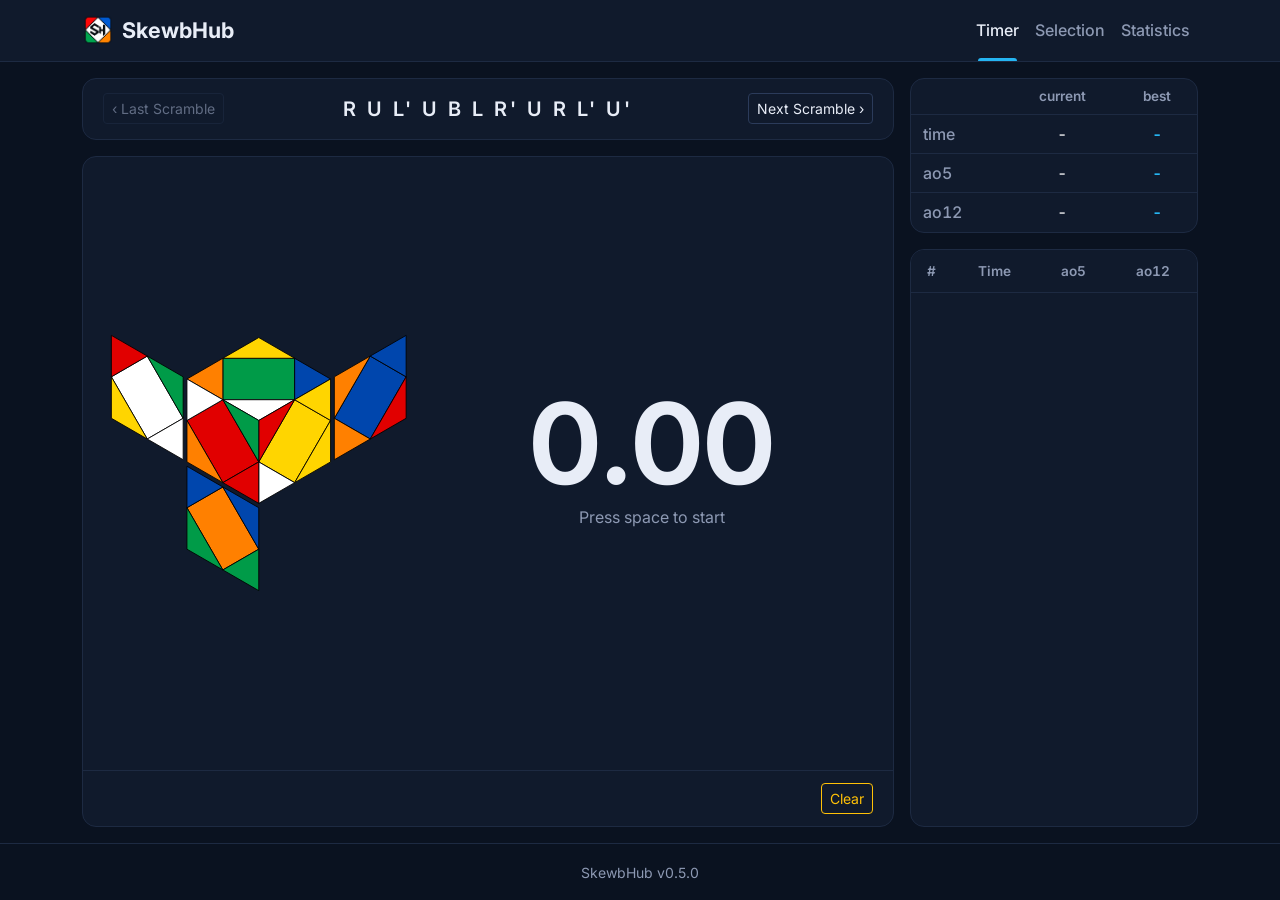
==== index.html @ 2e4715cd "Make the timer area bigger on mobile and shrink the cube" ====
<!doctype html>
<html lang="en" data-bs-theme="dark">

<head>
    <meta charset="UTF-8" />
    <meta name="viewport" content="width=device-width, initial-scale=1.0" />
    <title>SkewbHub</title>
    <link rel="icon" type="image/png" href="img/logo.png">

    <meta name="theme-color" content="#0a1220" />

    <!-- Font -->
    <link rel="preconnect" href="https://fonts.googleapis.com">
    <link rel="preconnect" href="https://fonts.gstatic.com" crossorigin>
    <link rel="stylesheet" href="https://fonts.googleapis.com/css2?family=Inter:wght@400;500;600;700&display=swap">

    <!-- Bootstrap -->
    <link rel="stylesheet" href="https://cdn.jsdelivr.net/npm/bootstrap@5.3.3/dist/css/bootstrap.min.css" />

    <!-- Custom CSS -->
    <link rel="stylesheet" href="css/styles.css" />
    <link rel="stylesheet" href="css/timer.css" />
    <link rel="stylesheet" href="css/cases.css" />
</head>

<body>
    <!-- Navigation bar -->
    <nav class="navbar navbar-expand sh-navbar">
        <div class="container">
            <a class="navbar-brand" href="index.html">
                <img src="img/logo.png" alt="" width="32" height="32" class="me-2">
                <span class="brand-text">SkewbHub</span>
            </a>
            <div class="navbar-nav ms-auto">
                <a class="nav-link active" aria-current="page" href="index.html">Timer</a>
                <a class="nav-link" href="selection.html">Selection</a>
                <a class="nav-link" href="statistics.html">Statistics</a>
            </div>
        </div>
    </nav>

    <!-- Main content -->
    <main class="container sh-main" data-view="timer">

        <div class="sh-left">

            <!-- Scramble bar: scramble in the middle, buttons on the right -->
            <section class="sh-card sh-scramble-bar">
                <div class="sh-scramble-prev">
                    <button id="btn-prev-scramble" class="btn btn-outline-secondary btn-sm" aria-label="Last scramble"
                        disabled>
                        <span aria-hidden="true">‹</span><span class="d-none d-md-inline"> Last Scramble</span>
                    </button>
                </div>
                <p id="scramble"></p>
                <div class="sh-scramble-actions">
                    <button id="btn-next-scramble" class="btn btn-outline-secondary btn-sm" aria-label="Next scramble">
                        <span class="d-none d-md-inline">Next Scramble </span><span aria-hidden="true">›</span>
                    </button>
                </div>
            </section>

            <!-- Timer card: cube on the left, timer and stats on the right -->
            <section class="sh-card sh-timer-card">
                <div class="p-2 p-md-4 sh-timer-body">
                    <div class="row align-items-center g-4">

                        <!-- Cube -->
                        <div class="col-12 col-md-5 text-center sh-cube-col">
                            <div id="case-image"></div>
                            <p id="case-name" class="mb-0"></p>
                            <div id="skewbs" class="mx-auto"></div>
                        </div>

                        <!-- Timer and stats -->
                        <div class="col-12 col-md-7 text-center sh-timer-col">
                            <!-- Only this part reacts to touch (see timer.js) -->
                            <div id="timer-section">
                                <div id="timer">0.00</div>
                                <p id="timer-status">Press space to start</p>
                            </div>
                        </div>

                    </div>
                </div>

                <div class="sh-card-footer">
                    <button id="btn-clear" class="btn btn-outline-warning btn-sm">Clear</button>
                </div>
            </section>
        </div>

        <!-- Table of times -->
        <aside class="sh-right">
            <section class="sh-card sh-summary">
                <table class="table align-middle text-center mb-0">
                    <thead>
                        <tr>
                            <th></th>
                            <th>current</th>
                            <th>best</th>
                        </tr>
                    </thead>
                    <tbody>
                        <tr>
                            <th scope="row">time</th>
                            <td id="cur-time">-</td>
                            <td id="best-time">-</td>
                        </tr>
                        <tr>
                            <th scope="row">ao5</th>
                            <td id="cur-ao5">-</td>
                            <td id="best-ao5">-</td>
                        </tr>
                        <tr>
                            <th scope="row">ao12</th>
                            <td id="cur-ao12">-</td>
                            <td id="best-ao12">-</td>
                        </tr>
                    </tbody>
                </table>
            </section>

            <section class="sh-card sh-table-card">
                <table class="table align-middle text-center mb-0" id="times-list">
                    <thead>
                        <tr>
                            <th>#</th>
                            <th>Time</th>
                            <th>ao5</th>
                            <th>ao12</th>
                        </tr>
                    </thead>
                    <tbody id="times-body">
                    </tbody>
                </table>
            </section>
        </aside>


    </main>

    <nav class="sh-tabbar d-md-none">
        <button class="sh-tab active" data-view="timer">Timer</button>
        <button class="sh-tab" data-view="times">Times</button>
    </nav>

    <footer class="text-center text-muted py-3">
        <small>SkewbHub v0.5.0</small>
    </footer>

    <!-- Options for one solve (opens when a row of the table is clicked) -->
    <div class="modal fade" id="solve-modal" tabindex="-1" aria-hidden="true">
        <div class="modal-dialog modal-dialog-centered modal-sm">
            <div class="modal-content">
                <div class="modal-header">
                    <h5 class="modal-title" id="solve-modal-title">Solve</h5>
                    <button type="button" class="btn-close" data-bs-dismiss="modal" aria-label="Close"></button>
                </div>
                <div class="modal-body text-center">
                    <p class="fs-2 mb-3" id="solve-modal-time"></p>
                    <p class="small text-muted text-break mb-3" id="solve-modal-scramble"></p>
                    <div class="btn-group" role="group">
                        <button class="btn btn-outline-success btn-penalty" data-penalty="none">OK</button>
                        <button class="btn btn-outline-warning btn-penalty" data-penalty="plus2">+2</button>
                        <button class="btn btn-outline-danger btn-penalty" data-penalty="dnf">DNF</button>
                    </div>
                </div>
                <div class="modal-footer">
                    <button class="btn btn-outline-danger me-auto" id="btn-delete-solve">Delete</button>
                    <button class="btn btn-secondary" data-bs-dismiss="modal">Close</button>
                </div>
            </div>
        </div>
    </div>

    <!-- jQuery & Bootstrap JS -->
    <script src="https://cdn.jsdelivr.net/npm/jquery@3.7.1/dist/jquery.min.js"></script>
    <script src="https://cdn.jsdelivr.net/npm/bootstrap@5.3.3/dist/js/bootstrap.bundle.min.js"></script>

    <!-- App scripts -->
    <script src="js/cases.js"></script>
    <script src="js/stats.js"></script>
    <script src="js/timer.js"></script>
    <script src="js/skewbs.js"></script>
    <script src="js/main.js"></script>
    <!-- Loaded as a module because it uses import -->
    <script type="module" src="js/scrambler.js"></script>
</body>

</html>
---- css/styles.css ----
:root {
    --sh-bg: #0a1220;
    --sh-surface: #101a2c;
    --sh-surface-2: #16223a;
    --sh-border: #1d2a42;
    --sh-border-strong: #2b3b5a;
    --sh-text: #e8edf7;
    --sh-muted: #8d99b3;
    --sh-accent: #25b5f2;
    --sh-success: #2fd6a1;
    --sh-warning: #ffb347;
    --sh-danger: #ff6464;
}

[data-bs-theme="dark"] {
    --bs-body-bg: var(--sh-bg);
    --bs-body-color: var(--sh-text);
    --bs-emphasis-color: #ffffff;
    --bs-secondary-color: var(--sh-muted);
    --bs-secondary-bg: var(--sh-surface);
    --bs-tertiary-bg: var(--sh-surface-2);
    --bs-border-color: var(--sh-border);
}

body {
    font-family: 'Inter', system-ui, -apple-system, 'Segoe UI', Roboto, sans-serif;
}

.sh-navbar {
    padding: 0;
    background: var(--sh-surface);
    border-bottom: 1px solid var(--sh-border);
}

.sh-navbar .navbar-brand {
    display: flex;
    align-items: center;
    padding: 0.75rem 0;
    font-size: 1.35rem;
    font-weight: 700;
    color: var(--sh-text);
}

.sh-navbar .nav-link {
    position: relative;
    padding: 1.15rem 1rem;
    font-weight: 500;
    color: var(--sh-muted);
}

.sh-navbar .nav-link:hover,
.sh-navbar .nav-link.active {
    color: var(--sh-text);
}

.sh-navbar .nav-link.active::after {
    content: '';
    position: absolute;
    left: 0.6rem;
    right: 0.6rem;
    bottom: 0;
    height: 3px;
    border-radius: 3px 3px 0 0;
    background: var(--sh-accent);
}

@media (max-width: 575.98px) {
    .sh-navbar .navbar-brand {
        margin-right: 0;
        font-size: 1.1rem;
    }

    .sh-navbar .nav-link {
        padding-left: 0.6rem;
        padding-right: 0.6rem;
        font-size: 0.9rem;
    }
}

@media (max-width: 399.98px) {
    .sh-navbar .brand-text {
        display: none;
    }
}

.btn-outline-secondary {
    --bs-btn-color: var(--sh-text);
    --bs-btn-border-color: var(--sh-border-strong);
    --bs-btn-hover-color: var(--sh-text);
    --bs-btn-hover-bg: var(--sh-surface-2);
    --bs-btn-hover-border-color: var(--sh-accent);
    --bs-btn-active-color: var(--sh-text);
    --bs-btn-active-bg: var(--sh-surface-2);
    --bs-btn-active-border-color: var(--sh-accent);
    --bs-btn-disabled-color: var(--sh-muted);
    --bs-btn-disabled-border-color: var(--sh-border);
}

.table {
    font-variant-numeric: tabular-nums;
}

.sh-card .table {
    --bs-table-bg: transparent;
}

.table thead th {
    font-size: 0.85rem;
    font-weight: 600;
    color: var(--sh-muted);
    border-bottom-color: var(--sh-border);
}

.table> :not(caption)>*>* {
    padding: 0.8rem 1rem;
}

.table .highlight-ao {
    color: var(--sh-success);
    font-weight: 700;
}

.table .highlight-pb {
    color: var(--sh-accent);
    font-weight: 700;
}

.table .clickable-row {
    cursor: pointer;
}

.table .clickable-row:hover>* {
    --bs-table-bg-state: var(--sh-surface-2);
}

.modal-content {
    background: var(--sh-surface);
    border: 1px solid var(--sh-border);
    border-radius: 14px;
}

.modal-header,
.modal-footer {
    border-color: var(--sh-border);
}

footer {
    border-top: 1px solid var(--sh-border);
}

.sh-card {
    background: var(--sh-surface);
    border: 1px solid var(--sh-border);
    border-radius: 14px;
}

.sh-card-footer {
    display: flex;
    justify-content: flex-end;
    padding: 0.75rem 1.25rem;
    border-top: 1px solid var(--sh-border);
}

.sh-scramble-bar {
    display: grid;
    grid-template-columns: 1fr auto 1fr;
    align-items: center;
    gap: 0.75rem;
    padding: 0.9rem 1.25rem;
}

.sh-scramble-bar #scramble {
    margin: 0;
    text-align: center;
    font-size: 1.25rem;
    font-weight: 600;
    letter-spacing: 0.15em;
}

.sh-scramble-actions {
    display: flex;
    justify-content: flex-end;
    gap: 0.5rem;
}

.sh-stats {
    display: flex;
    justify-content: center;
    gap: 0.75rem;
    margin-top: 1.25rem;
}

.sh-stat {
    display: flex;
    flex-direction: column;
    flex: 1 1 0;
    max-width: 8rem;
    padding: 0.6rem 1rem;
    border: 1px solid var(--sh-border);
    border-radius: 12px;
}

.sh-stat-label {
    font-size: 0.85rem;
    color: var(--sh-muted);
}

.sh-stat-value {
    font-size: 1.4rem;
    font-weight: 700;
    font-variant-numeric: tabular-nums;
}

.sh-main {
    display: flex;
    flex-direction: column;
    gap: 1rem;
    margin-top: 0.5rem;
    margin-bottom: 0.5rem;
}

.sh-left {
    display: contents;
}

.sh-right {
    display: flex;
    flex-direction: column;
    gap: 1rem;
    min-height: 0;
}

.sh-summary .table> :not(caption)>*>* {
    padding: 0.45rem 0.75rem;
}

.sh-summary tbody th {
    text-align: left;
    font-weight: 500;
    color: var(--sh-muted);
}

.sh-summary td:last-child {
    color: var(--sh-accent);
    font-weight: 600;
}

.sh-summary tbody tr:last-child>* {
    border-bottom-width: 0;
}

.sh-table-card .table> :not(caption)>*>* {
    padding: 0.7rem 0.4rem;
    white-space: nowrap;
}

.sh-tabbar {
    position: fixed;
    left: 0;
    right: 0;
    bottom: 0;
    z-index: 1030;
    display: flex;
    background: var(--sh-surface);
    border-top: 1px solid var(--sh-border);
}

.sh-tab {
    position: relative;
    flex: 1;
    padding: 0.95rem 0;
    border: 0;
    background: none;
    color: var(--sh-muted);
    font-weight: 500;
}

.sh-tab.active {
    color: var(--sh-accent);
}

.sh-tab.active::after {
    content: '';
    position: absolute;
    top: 0;
    left: 30%;
    right: 30%;
    height: 3px;
    border-radius: 0 0 3px 3px;
    background: var(--sh-accent);
}

@media (min-width: 768px) {
    body {
        height: 100dvh;
        display: flex;
        flex-direction: column;
        overflow: hidden;
    }

    .navbar,
    footer {
        flex-shrink: 0;
    }

    .sh-main {
        flex: 1;
        min-height: 0;
        width: 100%;
        display: grid;
        grid-template-columns: 1fr 18rem;
        gap: 1rem;
        margin-top: 1rem;
        margin-bottom: 1rem;
    }

    .sh-left {
        display: flex;
        flex-direction: column;
        gap: 1rem;
        min-height: 0;
    }

    .sh-timer-card {
        flex: 1;
        min-height: 0;
        display: flex;
        flex-direction: column;
    }

    .sh-timer-body {
        flex: 1;
        display: flex;
        flex-direction: column;
        justify-content: center;
    }

    .sh-summary {
        flex-shrink: 0;
    }

    .sh-table-card {
        flex: 1;
        min-height: 0;
        overflow-y: auto;
        scrollbar-width: thin;
        scrollbar-color: var(--sh-border-strong) transparent;
    }

    .sh-table-card thead th {
        position: sticky;
        top: 0;
        z-index: 1;
        background: var(--sh-surface);
    }
}

@media (max-width: 767.98px) {
    .sh-scramble-bar {
        grid-template-columns: auto 1fr auto;
        gap: 0.5rem;
        padding: 0.6rem 0.75rem;
    }

    .sh-scramble-bar #scramble {
        font-size: 0.85rem;
        letter-spacing: 0.03em;
        text-wrap: balance;
    }

    .sh-scramble-bar .btn {
        width: 2.25rem;
        height: 2.25rem;
        padding: 0;
        border-radius: 50%;
        font-size: 1.25rem;
        line-height: 1;
    }

    body {
        padding-bottom: 4rem;
    }

    footer {
        display: none;
    }

    .sh-main[data-view="timer"] .sh-right {
        display: none;
    }

    .sh-main[data-view="times"] .sh-left {
        display: none;
    }

    .sh-main[data-view="timer"] {
        min-height: calc(100dvh - 8.9rem);
    }

    .sh-timer-card {
        flex: 1;
        display: flex;
        flex-direction: column;
    }

    .sh-card-footer {
        display: none;
    }

    .sh-timer-body {
        flex: 1;
        display: flex;
    }

    .sh-timer-body .row {
        flex: 1;
        flex-direction: column-reverse;
        flex-wrap: nowrap;
        --bs-gutter-x: 0;
        --bs-gutter-y: 0;
    }

    .sh-timer-body .sh-timer-col {
        flex: 1;
        display: flex;
    }

    #timer-section {
        flex: 1;
        display: flex;
        flex-direction: column;
        align-items: center;
        justify-content: center;
    }

    .sh-timer-body .sh-cube-col {
        flex: 0 0 auto;
        display: flex;
        align-items: center;
        justify-content: flex-start;
    }

    .sh-cube-col #skewbs {
        max-width: 7rem;
        margin: 0 !important;
    }
}

#skewbs {
    max-width: 340px;
}

#skewbs svg {
    display: block;
    width: 100%;
    height: auto;
}
---- css/timer.css ----
#timer {
    font-size: clamp(4rem, 14vw, 7rem);
    font-weight: 700;
    line-height: 1.1;
    font-variant-numeric: tabular-nums;
}

#timer.ready {
    color: var(--sh-success);
}

#timer-status {
    color: var(--sh-muted);
}

@media (max-width: 767.98px) {
    #timer {
        font-size: clamp(4.5rem, 20vw, 7rem);
        font-weight: 300;
    }
}
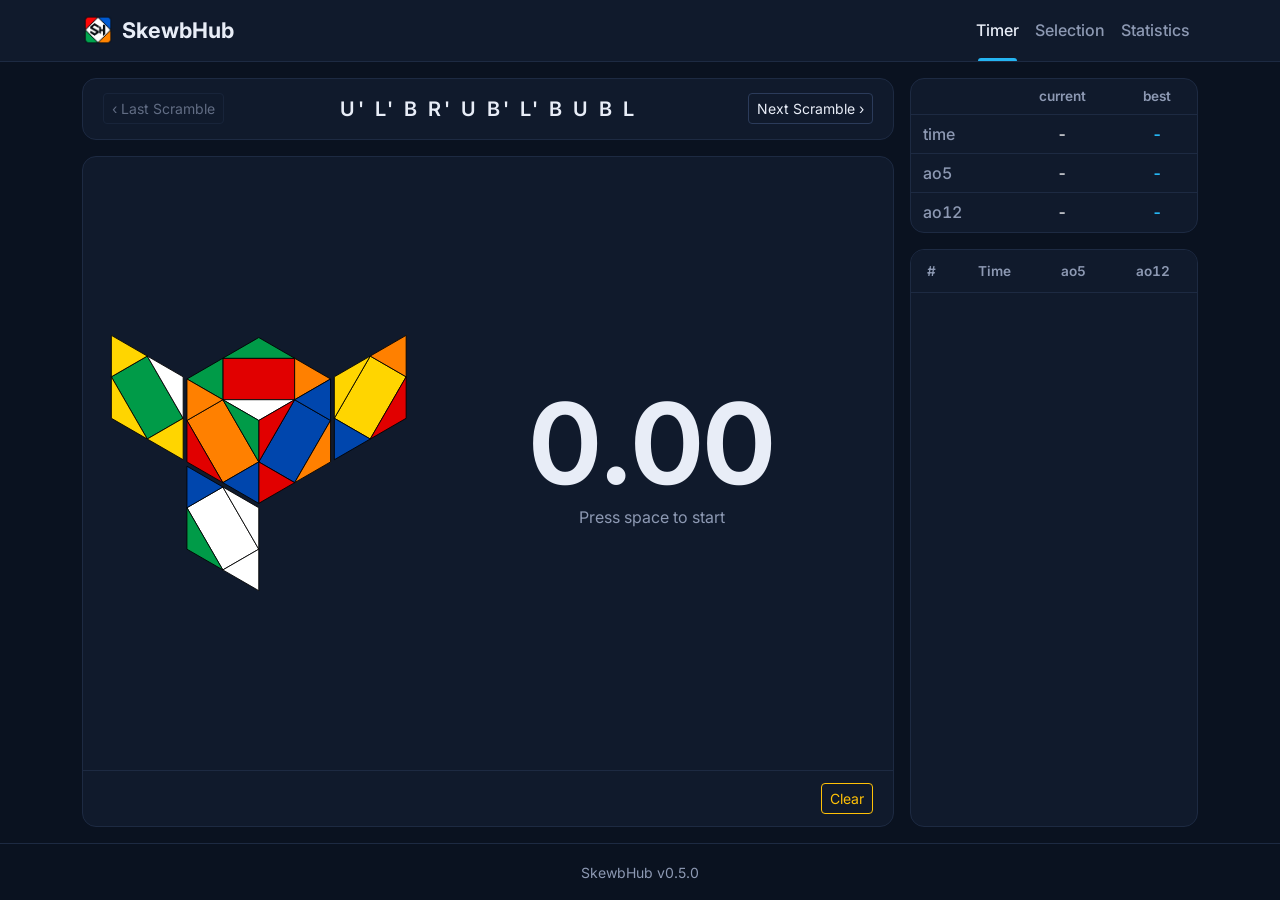
==== commit fd7a21b8: "Show current time, ao5 and ao12 under the cube on mobile" ====
--- a/index.html
+++ b/index.html
@@ -70,6 +70,11 @@
                             <div id="case-image"></div>
                             <p id="case-name" class="mb-0"></p>
                             <div id="skewbs" class="mx-auto"></div>
+                            <div class="sh-mini-stats d-md-none">
+                                <div><span>time</span><b id="m-time">-</b></div>
+                                <div><span>ao5</span><b id="m-ao5">-</b></div>
+                                <div><span>ao12</span><b id="m-ao12">-</b></div>
+                            </div>
                         </div>
 
                         <!-- Timer and stats -->
--- a/css/styles.css
+++ b/css/styles.css
@@ -435,14 +435,47 @@
 
     .sh-timer-body .sh-cube-col {
         flex: 0 0 auto;
-        display: flex;
+        display: grid;
+        grid-template-columns: 1fr 1fr;
         align-items: center;
-        justify-content: flex-start;
+        gap: 1rem;
+        padding: 0.5rem 0.75rem 0.25rem;
+    }
+
+    .sh-cube-col #case-image:empty,
+    .sh-cube-col #case-name:empty {
+        display: none;
     }
 
     .sh-cube-col #skewbs {
-        max-width: 7rem;
-        margin: 0 !important;
+        width: 100%;
+        max-width: 10rem;
+        margin: 0 auto !important;
+    }
+
+    .sh-mini-stats {
+        flex: 1;
+        text-align: left;
+    }
+
+    .sh-mini-stats div {
+        display: flex;
+        justify-content: space-between;
+        padding: 0.4rem 0;
+        border-bottom: 1px solid var(--sh-border);
+    }
+
+    .sh-mini-stats div:last-child {
+        border-bottom: 0;
+    }
+
+    .sh-mini-stats span {
+        color: var(--sh-muted);
+    }
+
+    .sh-mini-stats b {
+        font-weight: 600;
+        font-variant-numeric: tabular-nums;
     }
 }
 
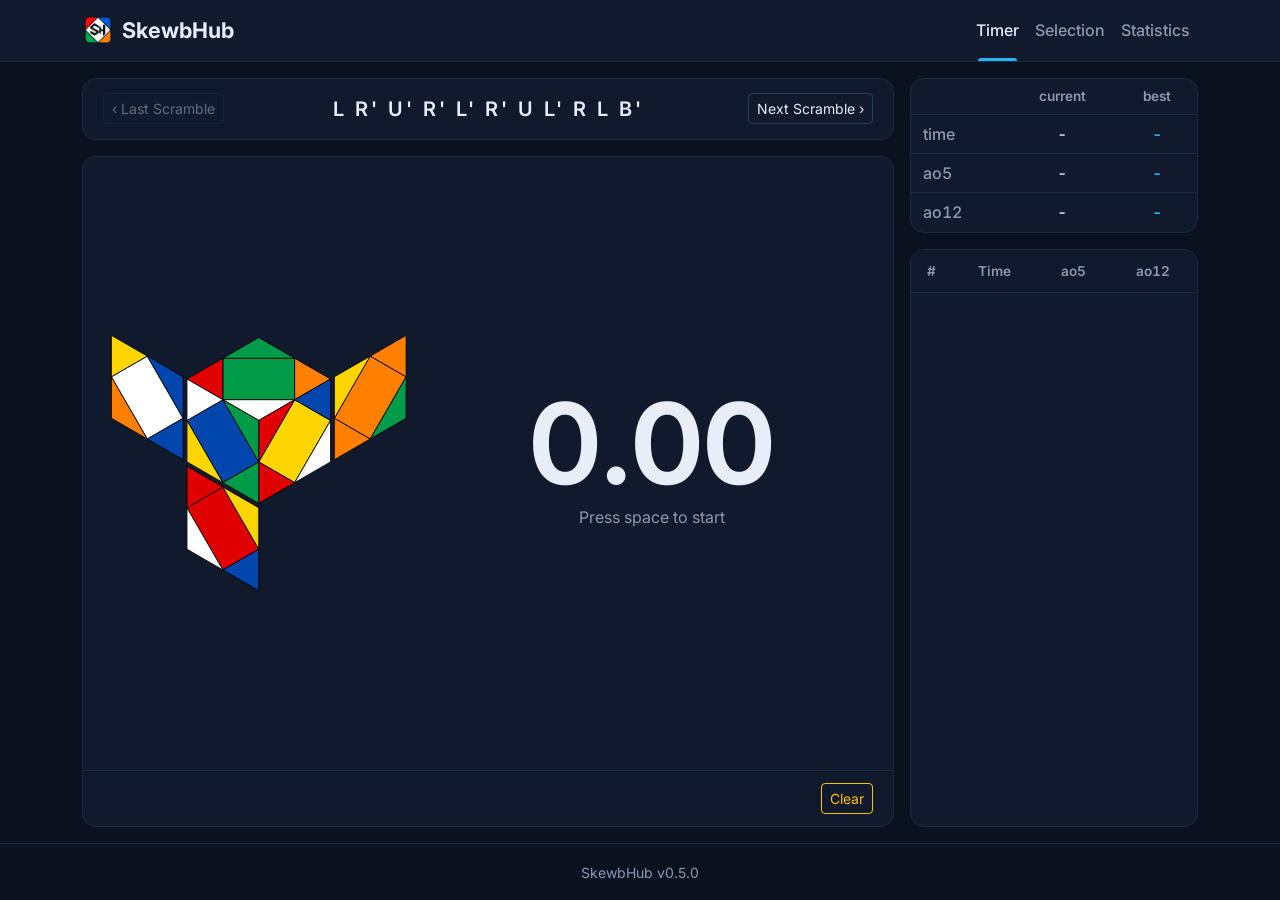
==== commit 2eb50378: "Add quick +2 and DNF buttons for the last solve on mobile" ====
--- a/index.html
+++ b/index.html
@@ -84,6 +84,12 @@
                                 <div id="timer">0.00</div>
                                 <p id="timer-status">Press space to start</p>
                             </div>
+                            <div class="sh-quick d-md-none">
+                                <button class="btn btn-outline-secondary btn-quick rounded-pill px-4"
+                                    data-penalty="plus2" disabled>+2</button>
+                                <button class="btn btn-outline-secondary btn-quick rounded-pill px-4" data-penalty="dnf"
+                                    disabled>DNF</button>
+                            </div>
                         </div>
 
                     </div>
--- a/css/styles.css
+++ b/css/styles.css
@@ -290,6 +290,13 @@
     background: var(--sh-accent);
 }
 
+.sh-quick {
+    display: flex;
+    justify-content: center;
+    gap: 0.75rem;
+    padding: 0.5rem 0 0.75rem;
+}
+
 @media (min-width: 768px) {
     body {
         height: 100dvh;
@@ -423,6 +430,8 @@
     .sh-timer-body .sh-timer-col {
         flex: 1;
         display: flex;
+        flex-direction: column;
+        position: relative;
     }
 
     #timer-section {
@@ -477,6 +486,14 @@
         font-weight: 600;
         font-variant-numeric: tabular-nums;
     }
+
+    .sh-quick {
+        position: absolute;
+        left: 0;
+        right: 0;
+        top: calc(50% + 4rem);
+        padding: 0;
+    }
 }
 
 #skewbs {
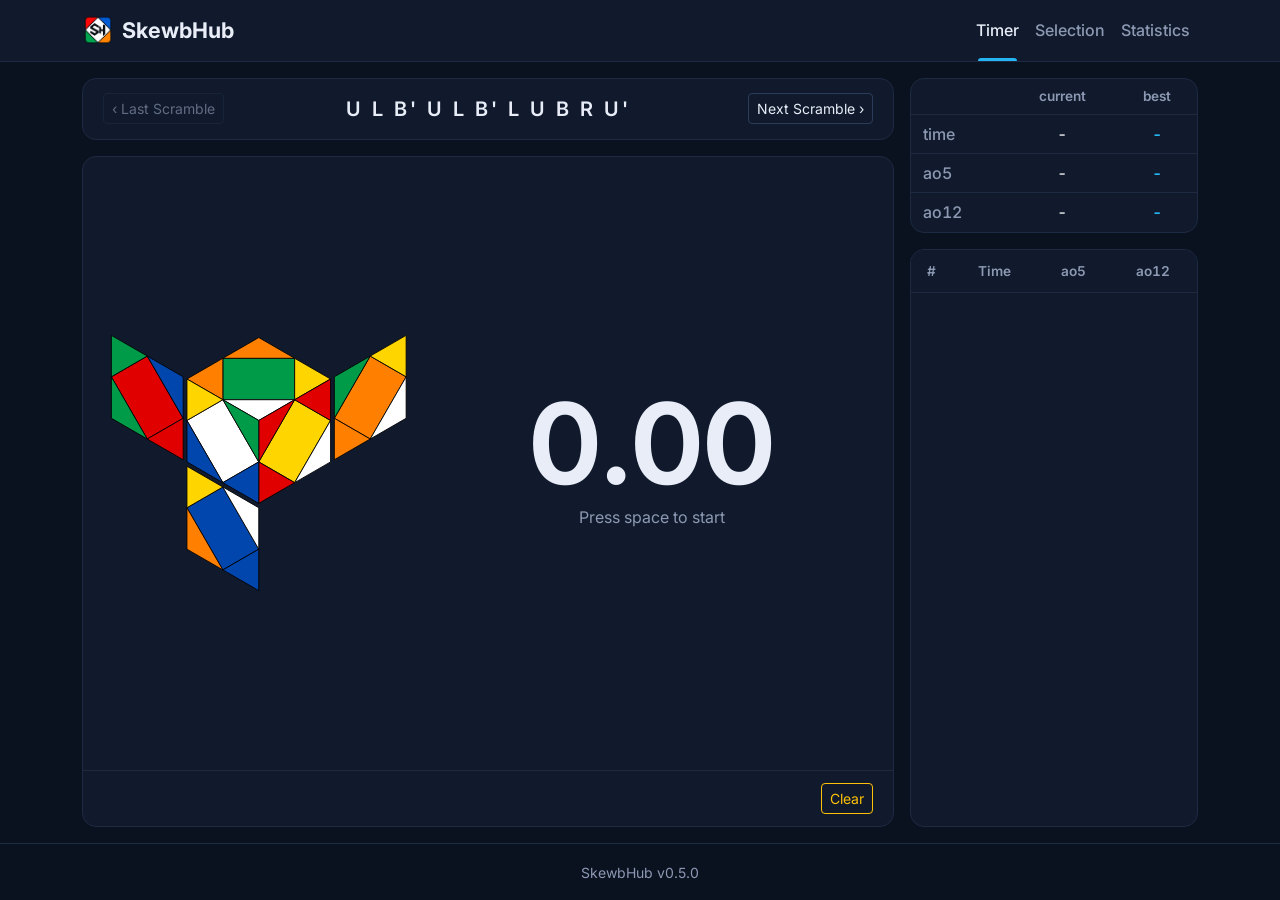
==== commit c903ee6e: "Add a Clear all times button on mobile with a confirmation modal" ====
--- a/index.html
+++ b/index.html
@@ -96,7 +96,7 @@
                 </div>
 
                 <div class="sh-card-footer">
-                    <button id="btn-clear" class="btn btn-outline-warning btn-sm">Clear</button>
+                    <button class="btn btn-outline-warning btn-sm btn-clear">Clear</button>
                 </div>
             </section>
         </div>
@@ -131,6 +131,8 @@
                     </tbody>
                 </table>
             </section>
+
+            <button class="btn btn-outline-warning btn-sm btn-clear d-md-none">Clear all times</button>
 
             <section class="sh-card sh-table-card">
                 <table class="table align-middle text-center mb-0" id="times-list">
@@ -180,6 +182,25 @@
                 <div class="modal-footer">
                     <button class="btn btn-outline-danger me-auto" id="btn-delete-solve">Delete</button>
                     <button class="btn btn-secondary" data-bs-dismiss="modal">Close</button>
+                </div>
+            </div>
+        </div>
+    </div>
+
+    <!-- Confirmation before deleting all the times -->
+    <div class="modal fade" id="clear-modal" tabindex="-1" aria-hidden="true">
+        <div class="modal-dialog modal-dialog-centered modal-sm">
+            <div class="modal-content">
+                <div class="modal-header">
+                    <h5 class="modal-title">Delete all times?</h5>
+                    <button type="button" class="btn-close" data-bs-dismiss="modal" aria-label="Close"></button>
+                </div>
+                <div class="modal-body">
+                    <p class="mb-0 text-muted">This cannot be undone.</p>
+                </div>
+                <div class="modal-footer">
+                    <button class="btn btn-secondary" data-bs-dismiss="modal">Cancel</button>
+                    <button class="btn btn-danger" id="btn-confirm-clear">Delete all</button>
                 </div>
             </div>
         </div>
--- a/css/styles.css
+++ b/css/styles.css
@@ -297,6 +297,11 @@
     padding: 0.5rem 0 0.75rem;
 }
 
+.sh-right-actions {
+    display: flex;
+    justify-content: flex-end;
+}
+
 @media (min-width: 768px) {
     body {
         height: 100dvh;
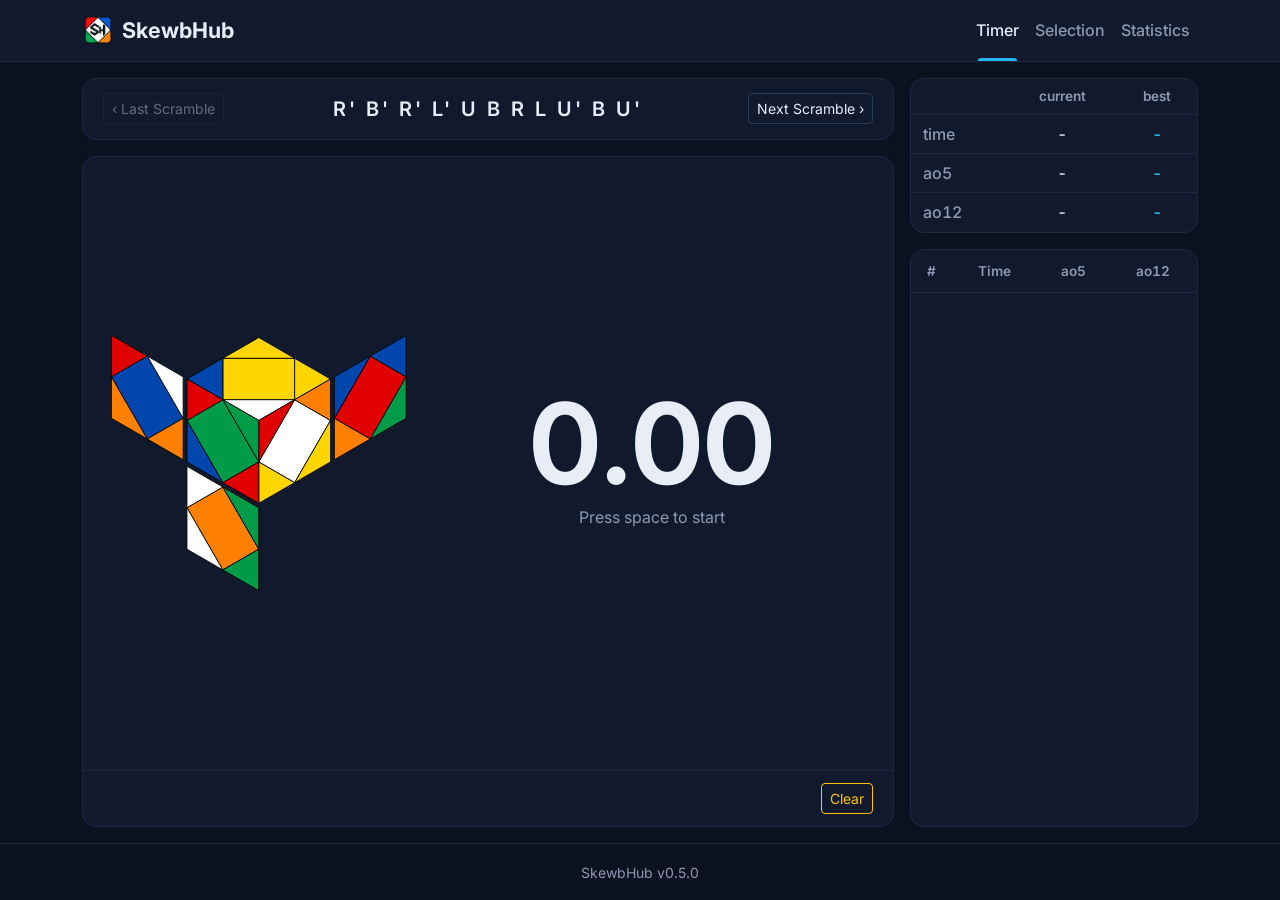
==== commit bce10f01: "Remove unused CSS and update outdated comments" ====
--- a/index.html
+++ b/index.html
@@ -44,7 +44,7 @@
 
         <div class="sh-left">
 
-            <!-- Scramble bar: scramble in the middle, buttons on the right -->
+            <!-- Scramble bar: previous on the left, scramble in the middle, next on the right -->
             <section class="sh-card sh-scramble-bar">
                 <div class="sh-scramble-prev">
                     <button id="btn-prev-scramble" class="btn btn-outline-secondary btn-sm" aria-label="Last scramble"
@@ -60,7 +60,7 @@
                 </div>
             </section>
 
-            <!-- Timer card: cube on the left, timer and stats on the right -->
+            <!-- Timer card: stats on the right, timer and cube on the left -->
             <section class="sh-card sh-timer-card">
                 <div class="p-2 p-md-4 sh-timer-body">
                     <div class="row align-items-center g-4">
@@ -101,7 +101,7 @@
             </section>
         </div>
 
-        <!-- Table of times -->
+        <!-- Summary (current / best) and list of times -->
         <aside class="sh-right">
             <section class="sh-card sh-summary">
                 <table class="table align-middle text-center mb-0">
@@ -149,8 +149,6 @@
                 </table>
             </section>
         </aside>
-
-
     </main>
 
     <nav class="sh-tabbar d-md-none">
--- a/css/styles.css
+++ b/css/styles.css
@@ -183,34 +183,6 @@
     gap: 0.5rem;
 }
 
-.sh-stats {
-    display: flex;
-    justify-content: center;
-    gap: 0.75rem;
-    margin-top: 1.25rem;
-}
-
-.sh-stat {
-    display: flex;
-    flex-direction: column;
-    flex: 1 1 0;
-    max-width: 8rem;
-    padding: 0.6rem 1rem;
-    border: 1px solid var(--sh-border);
-    border-radius: 12px;
-}
-
-.sh-stat-label {
-    font-size: 0.85rem;
-    color: var(--sh-muted);
-}
-
-.sh-stat-value {
-    font-size: 1.4rem;
-    font-weight: 700;
-    font-variant-numeric: tabular-nums;
-}
-
 .sh-main {
     display: flex;
     flex-direction: column;
@@ -297,11 +269,6 @@
     padding: 0.5rem 0 0.75rem;
 }
 
-.sh-right-actions {
-    display: flex;
-    justify-content: flex-end;
-}
-
 @media (min-width: 768px) {
     body {
         height: 100dvh;
@@ -468,7 +435,6 @@
     }
 
     .sh-mini-stats {
-        flex: 1;
         text-align: left;
     }
 
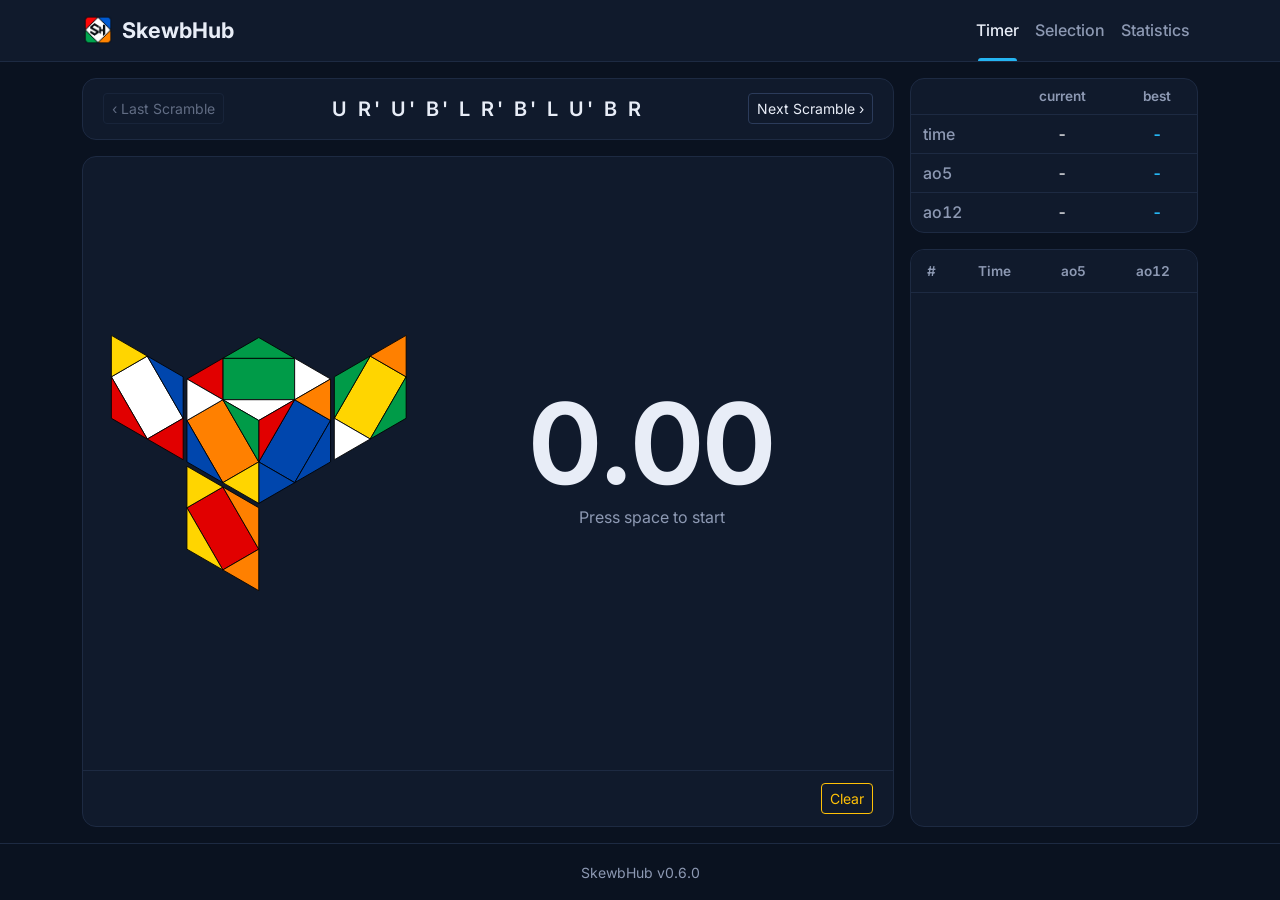
==== commit 4badd989: "Bump version to v0.6.0" ====
--- a/index.html
+++ b/index.html
@@ -157,7 +157,7 @@
     </nav>
 
     <footer class="text-center text-muted py-3">
-        <small>SkewbHub v0.5.0</small>
+        <small>SkewbHub v0.6.0</small>
     </footer>
 
     <!-- Options for one solve (opens when a row of the table is clicked) -->
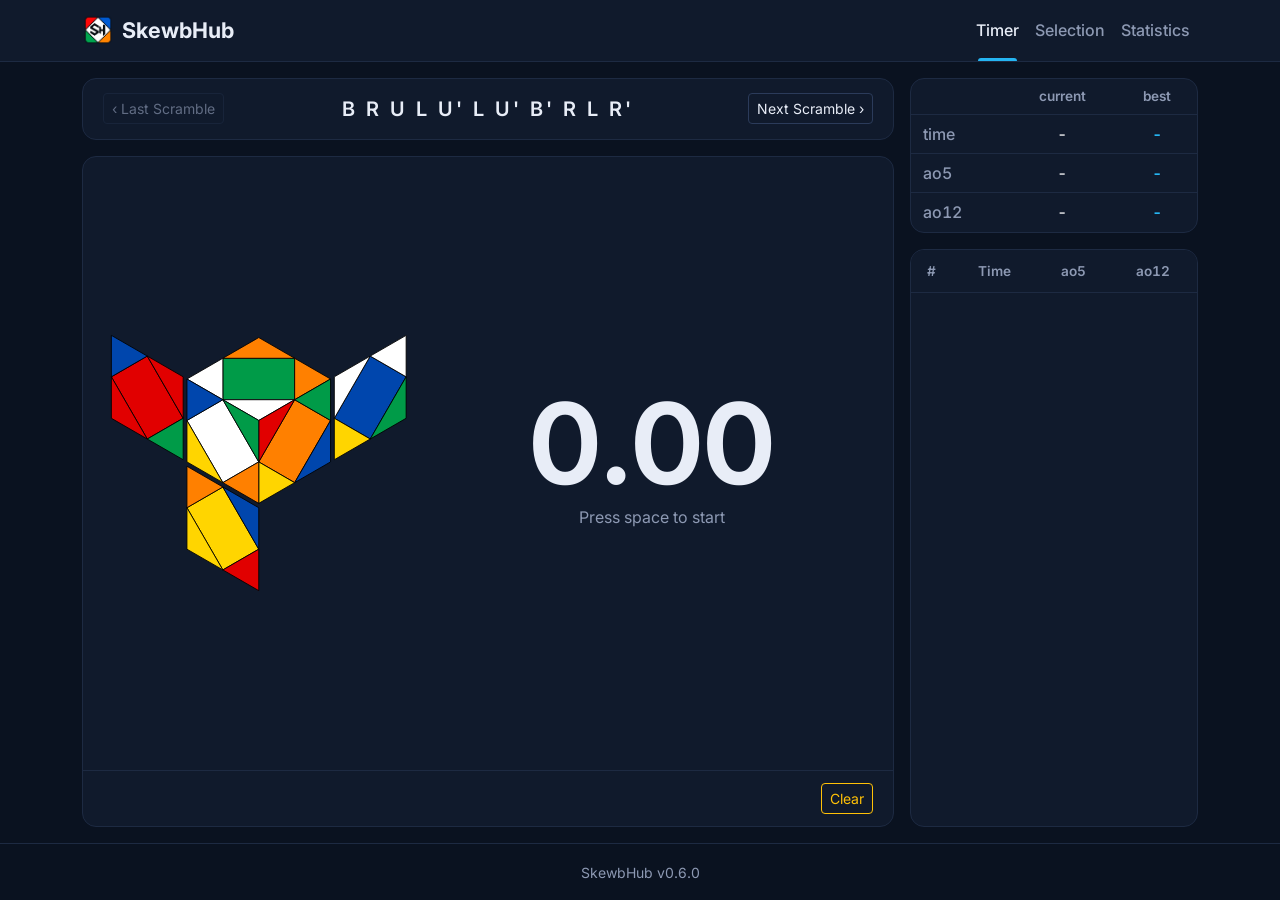
==== commit 760ca067: "Fix the layout between 768px and 992px" ====
--- a/index.html
+++ b/index.html
@@ -49,13 +49,13 @@
                 <div class="sh-scramble-prev">
                     <button id="btn-prev-scramble" class="btn btn-outline-secondary btn-sm" aria-label="Last scramble"
                         disabled>
-                        <span aria-hidden="true">‹</span><span class="d-none d-md-inline"> Last Scramble</span>
+                        <span aria-hidden="true">‹</span><span class="d-none d-lg-inline"> Last Scramble</span>
                     </button>
                 </div>
                 <p id="scramble"></p>
                 <div class="sh-scramble-actions">
                     <button id="btn-next-scramble" class="btn btn-outline-secondary btn-sm" aria-label="Next scramble">
-                        <span class="d-none d-md-inline">Next Scramble </span><span aria-hidden="true">›</span>
+                        <span class="d-none d-lg-inline">Next Scramble </span><span aria-hidden="true">›</span>
                     </button>
                 </div>
             </section>
@@ -66,7 +66,7 @@
                     <div class="row align-items-center g-4">
 
                         <!-- Cube -->
-                        <div class="col-12 col-md-5 text-center sh-cube-col">
+                        <div class="col-12 col-lg-5 text-center sh-cube-col">
                             <div id="case-image"></div>
                             <p id="case-name" class="mb-0"></p>
                             <div id="skewbs" class="mx-auto"></div>
@@ -78,7 +78,7 @@
                         </div>
 
                         <!-- Timer and stats -->
-                        <div class="col-12 col-md-7 text-center sh-timer-col">
+                        <div class="col-12 col-lg-7 text-center sh-timer-col">
                             <!-- Only this part reacts to touch (see timer.js) -->
                             <div id="timer-section">
                                 <div id="timer">0.00</div>
--- a/css/styles.css
+++ b/css/styles.css
@@ -334,7 +334,7 @@
     }
 }
 
-@media (max-width: 767.98px) {
+@media (max-width: 991.98px) {
     .sh-scramble-bar {
         grid-template-columns: auto 1fr auto;
         gap: 0.5rem;
@@ -355,6 +355,39 @@
         font-size: 1.25rem;
         line-height: 1;
     }
+}
+
+@media (min-width: 768px) and (max-width: 991.98px) {
+    .sh-main {
+        grid-template-columns: 1fr 16rem;
+    }
+
+    .sh-cube-col #skewbs {
+        max-width: 14rem;
+    }
+}
+
+@media (max-width: 767.98px) {
+    .sh-scramble-bar {
+        grid-template-columns: auto 1fr auto;
+        gap: 0.5rem;
+        padding: 0.6rem 0.75rem;
+    }
+
+    .sh-scramble-bar #scramble {
+        font-size: 0.85rem;
+        letter-spacing: 0.03em;
+        text-wrap: balance;
+    }
+
+    .sh-scramble-bar .btn {
+        width: 2.25rem;
+        height: 2.25rem;
+        padding: 0;
+        border-radius: 50%;
+        font-size: 1.25rem;
+        line-height: 1;
+    }
 
     body {
         padding-bottom: 4rem;
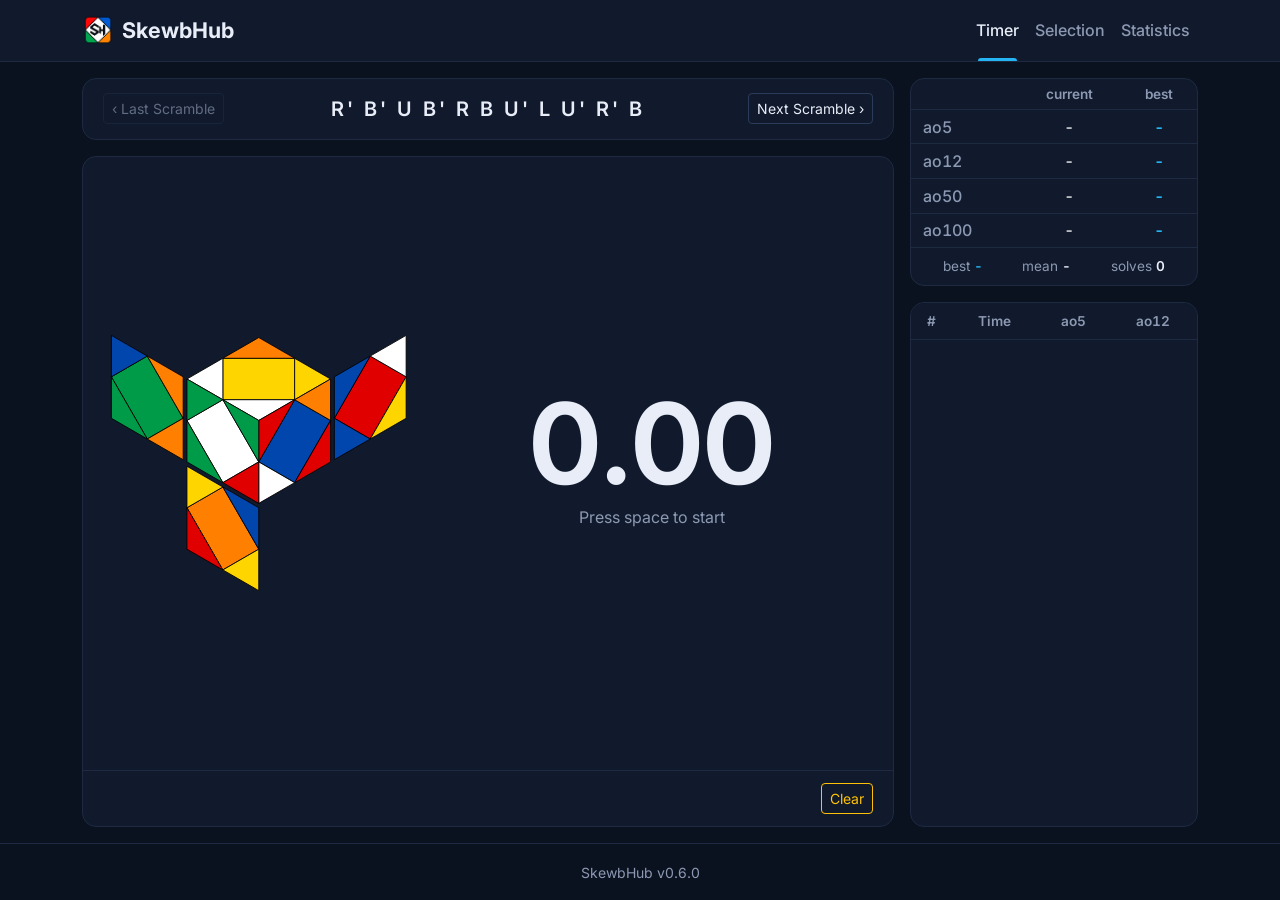
==== commit f17b2aee: "Add ao50, ao100, mean and solve count to the statistics" ====
--- a/index.html
+++ b/index.html
@@ -69,11 +69,17 @@
                         <div class="col-12 col-lg-5 text-center sh-cube-col">
                             <div id="case-image"></div>
                             <p id="case-name" class="mb-0"></p>
+                            <div class="sh-stats-left d-md-none">
+                                <div>best: <b id="m-best">-</b></div>
+                                <div>mean: <b id="m-mean">-</b></div>
+                                <div>solves: <b id="m-solves">0</b></div>
+                            </div>
                             <div id="skewbs" class="mx-auto"></div>
-                            <div class="sh-mini-stats d-md-none">
-                                <div><span>time</span><b id="m-time">-</b></div>
-                                <div><span>ao5</span><b id="m-ao5">-</b></div>
-                                <div><span>ao12</span><b id="m-ao12">-</b></div>
+                            <div class="sh-stats-right d-md-none">
+                                <div>ao5: <b id="m-ao5">-</b></div>
+                                <div>ao12: <b id="m-ao12">-</b></div>
+                                <div>ao50: <b id="m-ao50">-</b></div>
+                                <div>ao100: <b id="m-ao100">-</b></div>
                             </div>
                         </div>
 
@@ -114,11 +120,6 @@
                     </thead>
                     <tbody>
                         <tr>
-                            <th scope="row">time</th>
-                            <td id="cur-time">-</td>
-                            <td id="best-time">-</td>
-                        </tr>
-                        <tr>
                             <th scope="row">ao5</th>
                             <td id="cur-ao5">-</td>
                             <td id="best-ao5">-</td>
@@ -128,8 +129,23 @@
                             <td id="cur-ao12">-</td>
                             <td id="best-ao12">-</td>
                         </tr>
+                        <tr>
+                            <th scope="row">ao50</th>
+                            <td id="cur-ao50">-</td>
+                            <td id="best-ao50">-</td>
+                        </tr>
+                        <tr>
+                            <th scope="row">ao100</th>
+                            <td id="cur-ao100">-</td>
+                            <td id="best-ao100">-</td>
+                        </tr>
                     </tbody>
                 </table>
+                <div class="sh-summary-foot">
+                    <span class="sh-best">best <b id="s-best">-</b></span>
+                    <span>mean <b id="s-mean">-</b></span>
+                    <span>solves <b id="s-solves">0</b></span>
+                </div>
             </section>
 
             <button class="btn btn-outline-warning btn-sm btn-clear d-md-none">Clear all times</button>
--- a/css/styles.css
+++ b/css/styles.css
@@ -203,7 +203,7 @@
 }
 
 .sh-summary .table> :not(caption)>*>* {
-    padding: 0.45rem 0.75rem;
+    padding: 0.3rem 0.75rem;
 }
 
 .sh-summary tbody th {
@@ -221,8 +221,27 @@
     border-bottom-width: 0;
 }
 
+.sh-summary-foot {
+    display: flex;
+    justify-content: space-around;
+    padding: 0.5rem 0.75rem;
+    border-top: 1px solid var(--sh-border);
+    font-size: 0.85rem;
+    color: var(--sh-muted);
+}
+
+.sh-summary-foot b {
+    color: var(--sh-text);
+    font-weight: 600;
+    font-variant-numeric: tabular-nums;
+}
+
+.sh-summary-foot .sh-best b {
+    color: var(--sh-accent);
+}
+
 .sh-table-card .table> :not(caption)>*>* {
-    padding: 0.7rem 0.4rem;
+    padding: 0.5rem 0.4rem;
     white-space: nowrap;
 }
 
@@ -342,7 +361,7 @@
     }
 
     .sh-scramble-bar #scramble {
-        font-size: 0.85rem;
+        font-size: 1.05rem;
         letter-spacing: 0.03em;
         text-wrap: balance;
     }
@@ -375,7 +394,7 @@
     }
 
     .sh-scramble-bar #scramble {
-        font-size: 0.85rem;
+        font-size: 1.05rem;
         letter-spacing: 0.03em;
         text-wrap: balance;
     }
@@ -450,9 +469,9 @@
     .sh-timer-body .sh-cube-col {
         flex: 0 0 auto;
         display: grid;
-        grid-template-columns: 1fr 1fr;
-        align-items: center;
-        gap: 1rem;
+        grid-template-columns: 1fr 8rem 1fr;
+        align-items: end;
+        gap: 0.5rem;
         padding: 0.5rem 0.75rem 0.25rem;
     }
 
@@ -463,30 +482,28 @@
 
     .sh-cube-col #skewbs {
         width: 100%;
-        max-width: 10rem;
+        max-width: 8rem;
         margin: 0 auto !important;
     }
 
-    .sh-mini-stats {
+    .sh-stats-left,
+    .sh-stats-right {
+        font-size: 0.8rem;
+        line-height: 1.55;
+        color: var(--sh-muted);
+    }
+
+    .sh-stats-left {
         text-align: left;
     }
 
-    .sh-mini-stats div {
-        display: flex;
-        justify-content: space-between;
-        padding: 0.4rem 0;
-        border-bottom: 1px solid var(--sh-border);
-    }
-
-    .sh-mini-stats div:last-child {
-        border-bottom: 0;
-    }
-
-    .sh-mini-stats span {
-        color: var(--sh-muted);
-    }
-
-    .sh-mini-stats b {
+    .sh-stats-right {
+        text-align: right;
+    }
+
+    .sh-stats-left b,
+    .sh-stats-right b {
+        color: var(--sh-text);
         font-weight: 600;
         font-variant-numeric: tabular-nums;
     }
